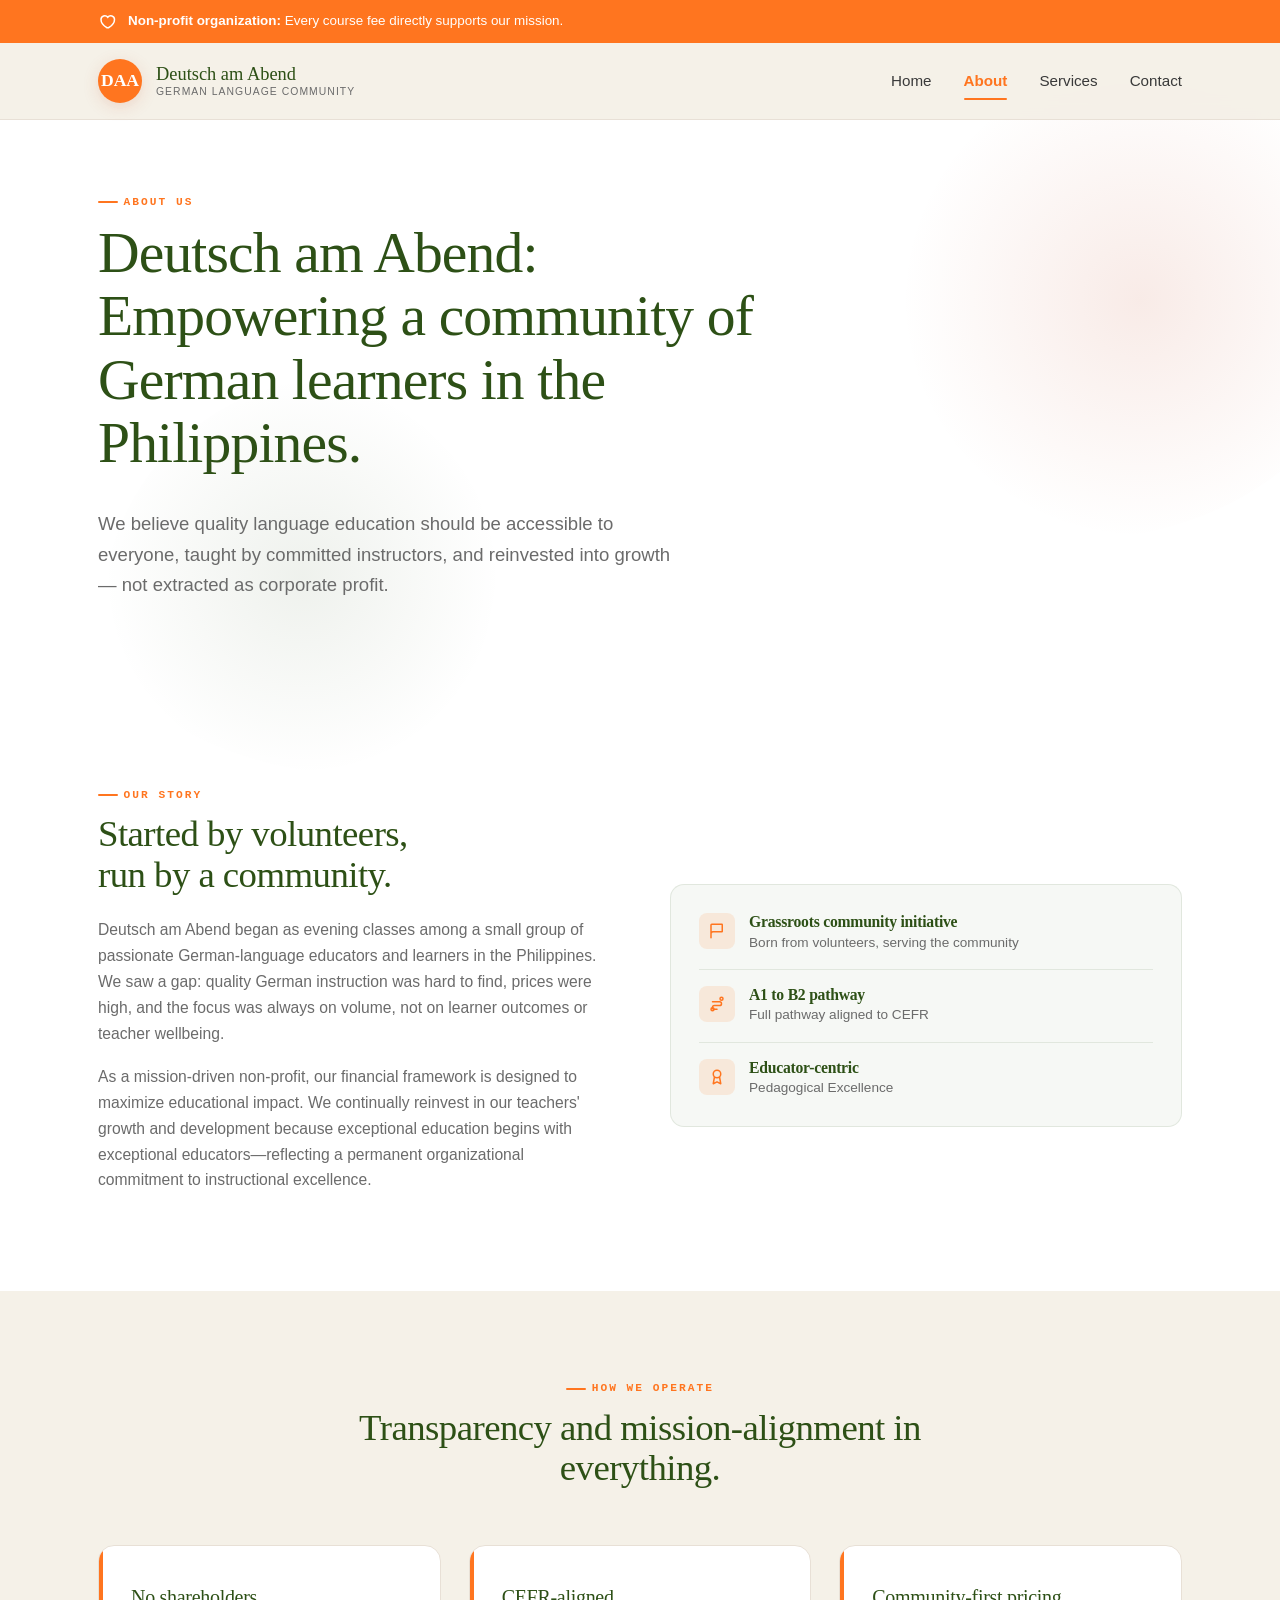
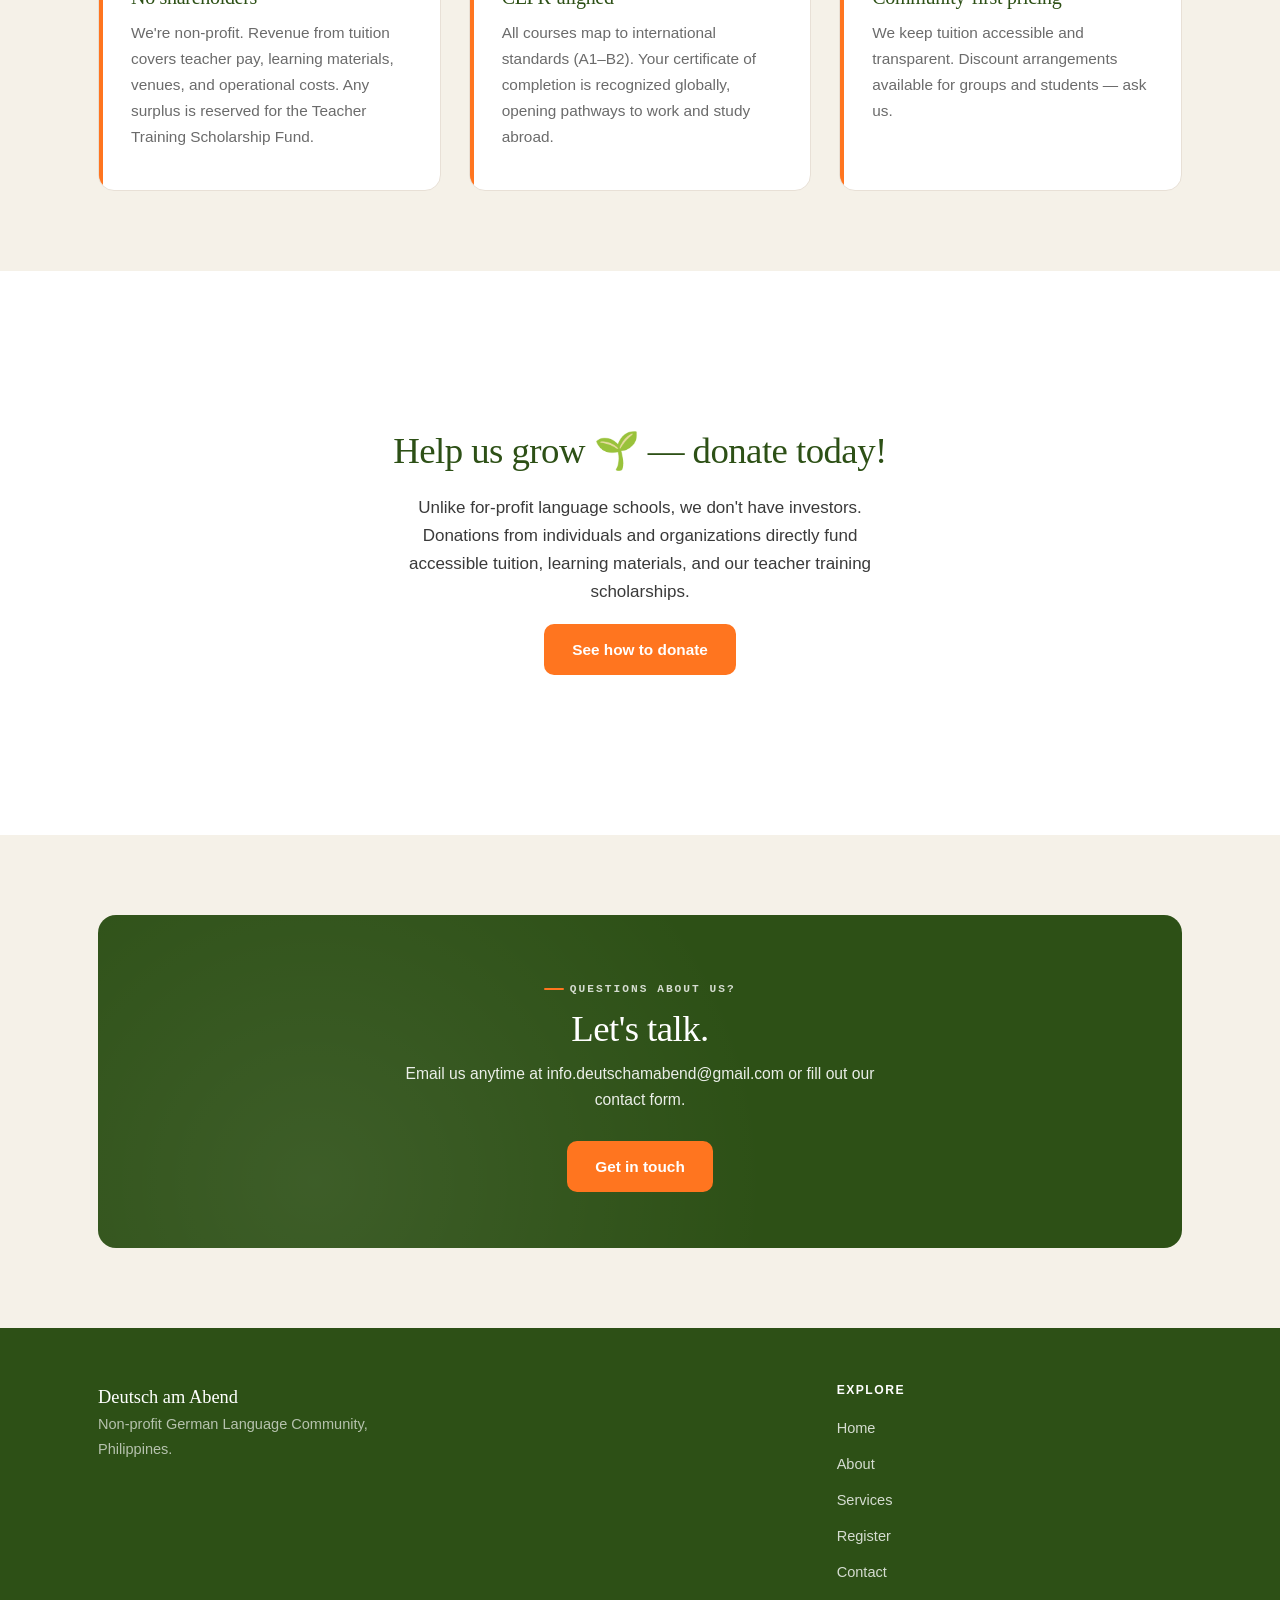
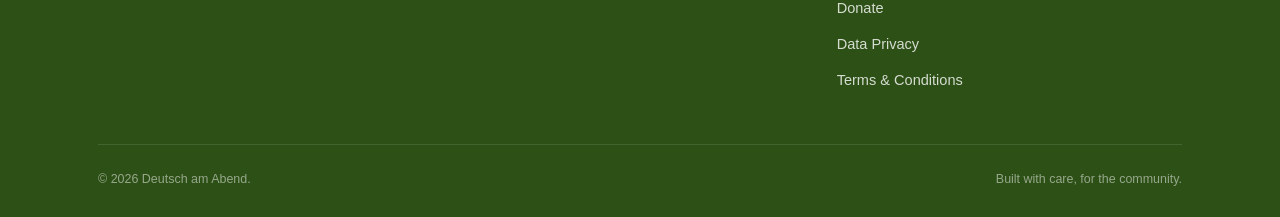
==== about.html @ a99c8fd9 "Add files via upload" ====
<!doctype html>
<html lang="en">
  <head>
    <meta charset="UTF-8" />
    <meta name="viewport" content="width=device-width, initial-scale=1.0" />
    <title>About Us — Deutsch am Abend</title>
    <link rel="preconnect" href="https://fonts.googleapis.com" />
    <!--
    <link href="https://fonts.googleapis.com/css2?family=Crimson+Text:wght@400;600;700&family=Inter:wght@400;500;600;700&family=JetBrains+Mono:wght@500;700&display=swap" rel="stylesheet">
-->
    <link rel="stylesheet" href="assets/style.css" />
  </head>
  <body>
    <a href="#main" class="skip-link">Skip to main content</a>

    <div class="np-banner">
      <div class="container">
        <svg
          width="18"
          height="18"
          viewBox="0 0 24 24"
          fill="none"
          stroke="currentColor"
          stroke-width="2"
        >
          <path
            d="M12 21s-8-4.5-8-11a5 5 0 0 1 9-3 5 5 0 0 1 9 3c0 6.5-8 11-8 11z"
          />
        </svg>
        <span
          ><strong>Non-profit organization:</strong> Every course fee directly
          supports our mission.</span
        >
      </div>
    </div>

    <header class="site-header">
      <div class="container">
        <a href="index.html" class="brand">
          <span class="brand-mark">DAA</span>
          <span class="brand-name"
            >Deutsch am Abend<small>German Language Community</small></span
          >
        </a>
        <button class="nav-toggle" aria-label="Open menu" aria-expanded="false">
          <svg
            viewBox="0 0 24 24"
            fill="none"
            stroke="currentColor"
            stroke-width="2"
          >
            <path d="M3 6h18M3 12h18M3 18h18" />
          </svg>
        </button>
        <nav class="main-nav" aria-label="Main">
          <a href="index.html">Home</a>
          <a href="about.html" aria-current="page">About</a>
          <a href="services.html">Services</a>
          <!-- <a href="registration.html">Register</a> -->
          <a href="contact.html">Contact</a>
        </nav>
      </div>
    </header>

    <main id="main">
      <section class="hero" style="padding: 64px 0">
        <div class="container">
          <div class="hero-inner">
            <span class="eyebrow">About Us</span>
            <h1>
              Deutsch am Abend: Empowering a community of German learners in the
              Philippines.
            </h1>
            <p class="lede">
              We believe quality language education should be accessible to
              everyone, taught by committed instructors, and reinvested into
              growth — not extracted as corporate profit.
            </p>
          </div>
        </div>
      </section>

      <section class="section-paper">
        <div class="container">
          <div class="split">
            <div>
              <span class="eyebrow">Our story</span>
              <h2>Started by volunteers, <br />run by a community.</h2>
              <p>
                Deutsch am Abend began as evening classes among a small group of
                passionate German-language educators and learners in the
                Philippines. We saw a gap: quality German instruction was hard
                to find, prices were high, and the focus was always on volume,
                not on learner outcomes or teacher wellbeing.
              </p>
              <p>
                As a mission-driven non-profit, our financial framework is
                designed to maximize educational impact. We continually reinvest
                in our teachers' growth and development because exceptional
                education begins with exceptional educators—reflecting a
                permanent organizational commitment to instructional excellence.
              </p>
            </div>
            <div class="stat-box">
              <div class="fact-list">
                <div class="fact-item">
                  <span class="fact-icon">
                    <svg
                      viewBox="0 0 24 24"
                      fill="none"
                      stroke="currentColor"
                      stroke-width="2"
                      stroke-linecap="round"
                      stroke-linejoin="round"
                    >
                      <path d="M4 21V4a1 1 0 0 1 1-1h13.5a.5.5 0 0 1 .5.5v9a.5.5 0 0 1-.5.5H6a1 1 0 0 0-1 1" />
                    </svg>
                  </span>
                  <div>
                    <h4>Grassroots community initiative</h4>
                    <p>Born from volunteers, serving the community</p>
                  </div>
                </div>
                <div class="fact-item">
                  <span class="fact-icon">
                    <svg
                      viewBox="0 0 24 24"
                      fill="none"
                      stroke="currentColor"
                      stroke-width="2"
                      stroke-linecap="round"
                      stroke-linejoin="round"
                    >
                      <circle cx="6" cy="19" r="2" />
                      <circle cx="18" cy="5" r="2" />
                      <path d="M12 19H8.5a2.5 2.5 0 0 1 0-5h7a2.5 2.5 0 0 0 0-5H6" />
                    </svg>
                  </span>
                  <div>
                    <h4>A1 to B2 pathway</h4>
                    <p>Full pathway aligned to CEFR</p>
                  </div>
                </div>
                <div class="fact-item">
                  <span class="fact-icon">
                    <svg
                      viewBox="0 0 24 24"
                      fill="none"
                      stroke="currentColor"
                      stroke-width="2"
                      stroke-linecap="round"
                      stroke-linejoin="round"
                    >
                      <circle cx="12" cy="8" r="5" />
                      <path d="M8.5 12.5 7 21l5-2.5 5 2.5-1.5-8.5" />
                    </svg>
                  </span>
                  <!-- <div>
                    <h4>Goethe-Zertifikat prep</h4>
                    <p>Certified exam preparation</p>
                  </div>
                </div>
                <div class="fact-item">
                  <span class="fact-icon">
                    <svg
                      viewBox="0 0 24 24"
                      fill="none"
                      stroke="currentColor"
                      stroke-width="2"
                      stroke-linecap="round"
                      stroke-linejoin="round"
                    > -->
                      <path d="M21 16v-2l-8-5V3.5a1.5 1.5 0 0 0-3 0V9l-8 5v2l8-2.5V19l-3 2v1.5l4.5-1.5 4.5 1.5V21l-3-2v-5.5z" />
                    </svg>
                  </span>
                  <div>
                    <h4>Educator-centric</h4>
                    <p>Pedagogical Excellence</p>
                  </div>
                </div>
              </div>
            </div>
          </div>
        </div>
      </section>

      <section class="section-cream">
        <div class="container">
          <div class="section-head center">
            <span class="eyebrow">How we operate</span>
            <h2>Transparency and mission-alignment in everything.</h2>
          </div>
          <div class="cards-grid">
            <div class="card">
              <h3>No shareholders</h3>
              <p>
                We're non-profit. Revenue from tuition covers teacher pay,
                learning materials, venues, and operational costs. Any surplus
                is reserved for the Teacher Training Scholarship Fund.
              </p>
            </div>
            <div class="card">
              <h3>CEFR-aligned</h3>
              <p>
                All courses map to international standards (A1–B2). Your
                certificate of completion is recognized globally, opening
                pathways to work and study abroad.
              </p>
            </div>
            <div class="card">
              <h3>Community-first pricing</h3>
              <p>
                We keep tuition accessible and transparent. Discount
                arrangements available for groups and students — ask us.
              </p>
            </div>
          </div>
        </div>
      </section>

      <section class="section-paper">
        <div class="container">
          <div class="donation-box">
            <h2>Help us grow 🌱 — donate today!</h2>
            <p>
              Unlike for-profit language schools, we don't have investors.
              Donations from individuals and organizations directly fund
              accessible tuition, learning materials, and our teacher training
              scholarships.
            </p>
            <div class="donation-methods">
              <a href="donate.html" class="btn btn-primary"
                >See how to donate</a
              >
            </div>
          </div>
        </div>
      </section>

      <section class="section-cream">
        <div class="container">
          <div class="cta-band">
            <span class="eyebrow" style="color: rgba(255, 255, 255, 0.8)"
              >Questions about us?</span
            >
            <h2>Let's talk.</h2>
            <p>
              Email us anytime at info.deutschamabend@gmail.com or fill out our
              contact form.
            </p>
            <a href="contact.html" class="btn btn-primary">Get in touch</a>
          </div>
        </div>
      </section>
    </main>

    <footer class="site-footer">
      <div class="container">
        <div class="footer-grid">
          <div class="footer-brand">
            <span class="brand-name" style="color: #fff">Deutsch am Abend</span>
            <p>Non-profit German Language Community, Philippines.</p>
          </div>
          <div>
            <h4>Explore</h4>
            <ul>
              <li><a href="index.html">Home</a></li>
              <li><a href="about.html">About</a></li>
              <li><a href="services.html">Services</a></li>
              <li><a href="registration.html">Register</a></li>
              <li><a href="contact.html">Contact</a></li>
              <li><a href="donate.html">Donate</a></li>
              <li><a href="data-privacy.html">Data Privacy</a></li>
              <li><a href="terms.html">Terms &amp; Conditions</a></li>
            </ul>
          </div>
        </div>
        <div class="footer-bottom">
          <span>© 2026 Deutsch am Abend.</span>
          <span>Built with care, for the community.</span>
        </div>
      </div>
    </footer>

    <script src="assets/main.js"></script>
  </body>
</html>
---- assets/style.css ----
/* ============================================================
   Deutsch am Abend v2 — Shared Stylesheet
   Theme: Warm terracotta & forest green, human-centered design
   ============================================================ */

:root {
  --orange: #ff751f; /* professional orange, primary accent */
  --orange-dark: #a84a2e;
  --forest: #2d5016; /* grounded forest green */
  --forest-light: #d4ddce;
  --cream: #f5f1e8; /* warm off-white background */
  --paper: #ffffff;
  --charcoal: #3a3a3a; /* body text */
  --slate: #6b6b6b; /* secondary text */
  --sage: #8ba888; /* soft green accent */
  --gold: #d4a574; /* warm highlight */
  --line: #e8e0d6; /* hairline borders */
  --shadow: 0 12px 40px rgba(45, 80, 22, 0.08);

  --display: "Crimson Text", Georgia, "Times New Roman", serif;
  --body: "Inter", -apple-system, BlinkMacSystemFont, "Segoe UI", sans-serif;
  --mono: "JetBrains Mono", "Courier New", monospace;
}

* {
  box-sizing: border-box;
}
html {
  scroll-behavior: smooth;
}

body {
  margin: 0;
  font-family: var(--body);
  background: var(--cream);
  color: var(--charcoal);
  line-height: 1.65;
  font-size: 17px;
  -webkit-font-smoothing: antialiased;
}

img {
  max-width: 100%;
  display: block;
}
a {
  color: inherit;
}

h1,
h2,
h3,
h4 {
  font-family: var(--display);
  font-weight: 500;
  letter-spacing: -0.015em;
  margin: 0 0 0.6em 0;
  color: var(--forest);
  line-height: 1.1;
}

h1 {
  font-size: clamp(2.2rem, 5vw, 3.6rem);
}
h2 {
  font-size: clamp(1.6rem, 3vw, 2.3rem);
}
h3 {
  font-size: 1.25rem;
}
h4 {
  font-size: 1rem;
}

p {
  margin: 0 0 1.1em 0;
}

.eyebrow {
  font-family: var(--mono);
  font-size: 0.7rem;
  letter-spacing: 0.18em;
  text-transform: uppercase;
  color: var(--orange);
  display: inline-flex;
  align-items: center;
  gap: 0.5em;
  margin-bottom: 0.9em;
  font-weight: 600;
}
.eyebrow::before {
  content: "";
  width: 20px;
  height: 2px;
  background: var(--orange);
  display: inline-block;
  border-radius: 2px;
}

.container {
  max-width: 1140px;
  margin: 0 auto;
  padding: 0 28px;
}

.skip-link {
  position: absolute;
  left: -9999px;
  top: auto;
  background: var(--forest);
  color: #fff;
  padding: 10px 16px;
  z-index: 999;
  border-radius: 0 0 6px 0;
  font-weight: 600;
}
.skip-link:focus {
  left: 0;
  top: 0;
}

:focus-visible {
  outline: 3px solid var(--orange);
  outline-offset: 3px;
  border-radius: 3px;
}

/* Header */
.site-header {
  position: sticky;
  top: 0;
  z-index: 100;
  background: rgba(245, 241, 232, 0.94);
  backdrop-filter: blur(10px);
  border-bottom: 1px solid var(--line);
}
.site-header .container {
  display: flex;
  align-items: center;
  justify-content: space-between;
  padding: 16px 28px;
  gap: 24px;
}
.brand {
  display: flex;
  align-items: center;
  gap: 14px;
  text-decoration: none;
  flex-shrink: 0;
}
.brand-mark {
  width: 44px;
  height: 44px;
  border-radius: 50%;
  background: var(--orange);

  /* linear-gradient(
    135deg,
    var(--orange) 60%,
    var(--orange-dark) 60%,
    var(--gold) 100%
  ); */

  display: flex;
  align-items: center;
  justify-content: center;
  color: #fff;
  font-family: var(--display);
  font-weight: 600;
  font-size: 1.1rem;
  flex-shrink: 0;
  box-shadow: 0 4px 16px rgba(200, 90, 58, 0.18);
}
.brand-name {
  font-family: var(--display);
  font-weight: 500;
  font-size: 1.15rem;
  color: var(--forest);
  line-height: 1.1;
}
.brand-name small {
  display: block;
  font-family: var(--body);
  font-weight: 400;
  font-size: 0.65rem;
  letter-spacing: 0.1em;
  text-transform: uppercase;
  color: var(--slate);
  margin-top: 2px;
}

nav.main-nav {
  display: flex;
  align-items: center;
  gap: 32px;
  flex-wrap: wrap;
}
nav.main-nav a {
  text-decoration: none;
  font-weight: 500;
  font-size: 0.95rem;
  color: var(--charcoal);
  position: relative;
  padding: 4px 0;
  transition: color 0.2s ease;
}
nav.main-nav a::after {
  content: "";
  position: absolute;
  left: 0;
  bottom: -3px;
  width: 0;
  height: 2.5px;
  background: var(--orange);
  border-radius: 2px;
  transition: width 0.28s ease;
}
nav.main-nav a:hover::after,
nav.main-nav a[aria-current="page"]::after {
  width: 100%;
}
nav.main-nav a[aria-current="page"] {
  color: var(--orange);
  font-weight: 600;
}

.lang-switch {
  display: flex;
  gap: 8px;
  font-family: var(--mono);
  font-size: 0.75rem;
  font-weight: 600;
}
.lang-switch a {
  text-decoration: none;
  padding: 6px 11px;
  border: 1.5px solid var(--line);
  border-radius: 6px;
  color: var(--slate);
  transition: all 0.2s ease;
}
.lang-switch a.active {
  background: var(--forest);
  color: #fff;
  border-color: var(--forest);
}
.lang-switch a:hover:not(.active) {
  border-color: var(--orange);
  color: var(--orange);
}

.nav-toggle {
  display: none;
}

@media (max-width: 760px) {
  .nav-toggle {
    display: inline-flex;
    align-items: center;
    justify-content: center;
    width: 40px;
    height: 40px;
    border: 1px solid var(--line);
    border-radius: 8px;
    background: transparent;
    cursor: pointer;
    color: var(--charcoal);
  }
  .nav-toggle svg {
    width: 20px;
    height: 20px;
  }
  nav.main-nav {
    display: none;
    position: absolute;
    top: 100%;
    left: 0;
    right: 0;
    background: var(--paper);
    border-bottom: 1px solid var(--line);
    flex-direction: column;
    align-items: flex-start;
    padding: 20px 28px 24px;
    gap: 18px;
    box-shadow: var(--shadow);
  }
  nav.main-nav.open {
    display: flex;
  }
  .lang-switch {
    order: 99;
    margin-top: 8px;
  }
}

/* Hero */
.hero {
  position: relative;
  /* overflow: hidden; */
  background: var(--paper);
  padding: 96px 0 120px;
}
.hero::before {
  content: "";
  position: absolute;
  top: -60px;
  right: -100px;
  width: 480px;
  height: 480px;
  background: radial-gradient(
    circle,
    rgba(200, 90, 58, 0.12) 0%,
    rgba(200, 90, 58, 0) 70%
  );
  border-radius: 40% 60% 70% 30% / 40% 50% 60% 50%;
  pointer-events: none;
}
.hero::after {
  content: "";
  position: absolute;
  bottom: -80px;
  left: 8%;
  width: 400px;
  height: 400px;
  background: radial-gradient(
    circle,
    rgba(45, 80, 22, 0.08) 0%,
    rgba(45, 80, 22, 0) 70%
  );
  border-radius: 60% 40% 30% 70% / 60% 30% 70% 40%;
  pointer-events: none;
}
.hero .container {
  position: relative;
  z-index: 2;
}
.hero-inner {
  max-width: 680px;
}
.hero h1 {
  color: var(--forest);
}
.hero p.lede {
  font-size: 1.16rem;
  color: var(--slate);
  max-width: 580px;
  margin-bottom: 32px;
}

.btn-row {
  display: flex;
  gap: 16px;
  flex-wrap: wrap;
  margin-top: 8px;
}

.btn {
  display: inline-flex;
  align-items: center;
  gap: 8px;
  padding: 13px 28px;
  border-radius: 10px;
  font-weight: 600;
  font-size: 0.96rem;
  text-decoration: none;
  border: none;
  cursor: pointer;
  transition: all 0.2s ease;
  font-family: var(--body);
}
.btn-primary {
  background: var(--orange);
  color: #fff;
}
.btn-primary:hover {
  background: var(--orange-dark);
  transform: translateY(-2px);
  box-shadow: 0 6px 20px rgba(200, 90, 58, 0.25);
}
.btn-secondary {
  background: #2d5016;
  color: #fff;
}
.btn-secondary:hover {
  background: var(--forest-light);
  transform: translateY(-2px);
  box-shadow: 0 6px 20px rgba(69, 119, 44, 0.25);
}
.btn-ghost {
  background: transparent;
  border: 2px solid var(--forest);
  color: var(--forest);
}
.btn-ghost:hover {
  background: var(--forest);
  color: #fff;
}

/* Sections */
section {
  padding: 80px 0;
}
.section-cream {
  background: var(--cream);
}
.section-paper {
  background: var(--paper);
}
.section-forest {
  background: var(--forest);
  color: #fff;
}
.section-forest h2,
.section-forest h3 {
  color: #fff;
}

.section-head {
  max-width: 660px;
  margin-bottom: 56px;
}
.section-head.center {
  margin-left: auto;
  margin-right: auto;
  text-align: center;
}

/* Cards */
.cards-grid {
  display: grid;
  grid-template-columns: repeat(3, 1fr);
  gap: 28px;
}
@media (max-width: 880px) {
  .cards-grid {
    grid-template-columns: 1fr;
  }
}

.card {
  background: var(--paper);
  border: 1px solid var(--line);
  border-radius: 16px;
  padding: 40px 32px;
  position: relative;
  overflow: hidden;
  transition:
    transform 0.2s ease,
    box-shadow 0.2s ease;
}
.card:hover {
  transform: translateY(-4px);
  box-shadow: var(--shadow);
}
.card::before {
  content: "";
  position: absolute;
  top: 0;
  left: 0;
  width: 4px;
  height: 100%;
  background: var(--orange);
}
.card h3 {
  margin-top: 0;
  color: var(--forest);
}
.card p {
  color: var(--slate);
  margin: 0;
  font-size: 0.96rem;
  line-height: 1.7;
}

/* Split layout */
.split {
  display: grid;
  grid-template-columns: 1fr 1fr;
  gap: 60px;
  align-items: center;
}
@media (max-width: 880px) {
  .split {
    grid-template-columns: 1fr;
    gap: 40px;
  }
}

.split h2 {
  color: var(--forest);
}
.split p {
  color: var(--slate);
  font-size: 0.98rem;
}

.stat-box {
  background: rgba(45, 80, 22, 0.04);
  border: 1px solid rgba(45, 80, 22, 0.1);
  border-radius: 14px;
  padding: 28px;
  margin-top: 24px;
}
.stat {
  display: grid;
  grid-template-columns: 1fr 1fr;
  gap: 20px;
  margin-bottom: 20px;
}
.stat:last-child {
  margin-bottom: 0;
}
.stat-num {
  font-family: var(--display);
  font-size: 2rem;
  color: var(--orange);
  line-height: 1;
  font-weight: 600;
}
.stat-label {
  font-size: 0.85rem;
  color: var(--slate);
  line-height: 1.5;
  align-self: center;
}

.fact-list {
  display: flex;
  flex-direction: column;
}
.fact-item {
  display: flex;
  gap: 14px;
  align-items: flex-start;
  padding: 16px 0;
  border-bottom: 1px solid rgba(45, 80, 22, 0.1);
}
.fact-item:first-child {
  padding-top: 0;
}
.fact-item:last-child {
  padding-bottom: 0;
  border-bottom: none;
}
.fact-icon {
  width: 36px;
  height: 36px;
  border-radius: 8px;
  background: rgba(255, 117, 31, 0.12);
  display: flex;
  align-items: center;
  justify-content: center;
  flex-shrink: 0;
}
.fact-icon svg {
  width: 18px;
  height: 18px;
  color: var(--orange);
}
.fact-item h4 {
  font-family: var(--display);
  font-weight: 600;
  font-size: 0.98rem;
  color: var(--forest);
  margin: 0 0 2px;
}
.fact-item p {
  font-size: 0.85rem;
  color: var(--slate);
  margin: 0;
  line-height: 1.5;
}

/* Course cards */
.course-grid {
  display: grid;
  grid-template-columns: repeat(4, 1fr);
  gap: 24px;
}
@media (max-width: 1000px) {
  .course-grid {
    grid-template-columns: repeat(2, 1fr);
  }
}
@media (max-width: 600px) {
  .course-grid {
    grid-template-columns: 1fr;
  }
}

.course-card {
  background: var(--paper);
  border: 1px solid var(--line);
  border-radius: 14px;
  padding: 32px 26px;
  display: flex;
  flex-direction: column;
  transition:
    transform 0.2s ease,
    box-shadow 0.2s ease;
  position: relative;
}
.course-card::before {
  content: "";
  position: absolute;
  top: 0;
  left: 0;
  right: 0;
  height: 3px;
  background: linear-gradient(90deg, var(--orange), var(--gold));
  border-radius: 14px 14px 0 0;
}
.course-card:hover {
  transform: translateY(-6px);
  box-shadow: var(--shadow);
}

.course-level {
  font-family: var(--mono);
  font-size: 0.7rem;
  letter-spacing: 0.15em;
  color: var(--orange);
  margin-bottom: 8px;
  font-weight: 700;
  text-transform: uppercase;
}
.course-card h3 {
  margin-top: 0;
  margin-bottom: 6px;
}
.course-card .desc {
  color: var(--slate);
  font-size: 0.93rem;
  flex-grow: 1;
  margin-bottom: 18px;
  line-height: 1.7;
}
.course-meta {
  display: grid;
  grid-template-columns: 1fr auto;
  gap: 16px;
  align-items: flex-end;
  padding: 16px 0;
  margin: 16px 0;
  border-top: 1px solid var(--line);
  border-bottom: 1px solid var(--line);
}
.price {
  font-family: var(--display);
  font-size: 1.6rem;
  color: var(--orange);
  font-weight: 600;
  line-height: 1;
}
.price small {
  font-family: var(--body);
  font-size: 0.7rem;
  color: var(--slate);
  font-weight: 400;
  display: block;
  margin-top: 4px;
}
.price-compare {
  display: flex;
  flex-direction: column;
  gap: 8px;
}
.price-row {
  display: flex;
  align-items: baseline;
  justify-content: space-between;
  gap: 10px;
  padding: 6px 10px;
  border-radius: 7px;
}
.price-row .price-row-label {
  font-family: var(--mono);
  font-size: 0.62rem;
  letter-spacing: 0.06em;
  text-transform: uppercase;
  font-weight: 700;
}
.price-row .price-row-amount {
  font-family: var(--display);
  font-weight: 700;
  white-space: nowrap;
}
.price-row.is-regular {
  background: transparent;
}
.price-row.is-regular .price-row-label {
  color: var(--slate);
}
.price-row.is-regular .price-row-amount {
  font-size: 1.05rem;
  color: var(--slate);
}
.price-row.is-member {
  background: rgba(255, 117, 31, 0.08);
  border: 1px solid rgba(255, 117, 31, 0.18);
}
.price-row.is-member .price-row-label {
  color: var(--orange-dark);
}
.price-row.is-member .price-row-amount {
  font-size: 1.35rem;
  color: var(--orange);
}
.price-row .price-unit {
  font-family: var(--body);
  font-size: 0.62rem;
  font-weight: 400;
  color: var(--slate);
}
.duration {
  font-size: 0.8rem;
  color: var(--slate);
  text-align: right;
  line-height: 1.5;
}
.course-card .btn {
  margin-top: 16px;
  width: 100%;
  justify-content: center;
}

.exam-card {
  grid-column: 1 / -1;
  background: linear-gradient(
    135deg,
    var(--forest) 0%,
    var(--forest-light) 100%
  );
  color: #fff;
  border: none;
  padding: 40px;
  display: grid;
  grid-template-columns: 2fr 1fr;
  gap: 40px;
  align-items: center;
}
.exam-card::before {
  display: none;
}
.exam-card h3 {
  color: #fff;
  margin-top: 0;
}
.exam-card .course-level {
  color: var(--gold);
}
.exam-card .desc {
  color: rgba(255, 255, 255, 0.85);
}
.exam-card .price {
  color: var(--gold);
}
.exam-card .duration {
  color: rgba(255, 255, 255, 0.8);
}
.exam-card .course-meta {
  border-color: rgba(255, 255, 255, 0.2);
}
@media (max-width: 760px) {
  .exam-card {
    grid-template-columns: 1fr;
    padding: 32px;
  }
}

.price-note {
  font-size: 0.83rem;
  color: var(--slate);
  margin-top: 28px;
  padding: 14px 20px;
  background: rgba(200, 90, 58, 0.06);
  border-left: 3px solid var(--orange);
  border-radius: 6px;
}

/* ========== SCHEDULE TABLE ========== */
.schedule-wrap {
  overflow-x: auto;
  margin: 1.5rem 0;
  border-radius: var(--radius);
  box-shadow: var(--shadow);
}
table.schedule {
  width: 100%;
  border-collapse: collapse;
  background: #fff;
  min-width: 640px;
}
table.schedule th,
table.schedule td {
  padding: 0.9rem 1rem;
  text-align: left;
  border-bottom: 1px solid var(--border);
}
table.schedule th {
  background: #2d5016;
  color: #fff;
  font-weight: 600;
  font-family: "Crimson Text", serif;
  font-size: 1.05rem;
}
table.schedule tr:last-child td {
  border-bottom: 0;
}
table.schedule tr:nth-child(even) td {
  background: var(--cream);
}
.admin-note {
  background: var(--green-light);
  border-left: 4px solid var(--green);
  padding: 1rem 1.25rem;
  border-radius: 6px;
  font-size: 0.92rem;
  color: var(--green-dark);
  margin-top: 1rem;
}
/* Included features */
.included {
  display: grid;
  grid-template-columns: repeat(3, 1fr);
  gap: 28px;
  margin-top: 24px;
}
@media (max-width: 880px) {
  .included {
    grid-template-columns: 1fr;
  }
}
.included-item {
  display: flex;
  gap: 16px;
  align-items: flex-start;
}
.included-item svg {
  flex-shrink: 0;
  margin-top: 2px;
  color: var(--orange);
  width: 22px;
  height: 22px;
}
.included-item strong {
  display: block;
  font-family: var(--display);
  color: var(--forest);
  margin-bottom: 4px;
  font-weight: 600;
}
.included-item p {
  margin: 0;
  color: var(--slate);
  font-size: 0.92rem;
  line-height: 1.6;
}

/* Form */
.form-shell {
  background: var(--paper);
  border: 1px solid var(--line);
  border-radius: 16px;
  padding: 48px;
  box-shadow: 0 4px 16px rgba(0, 0, 0, 0.06);
  max-width: 800px;
  margin: 0 auto;
}
@media (max-width: 600px) {
  .form-shell {
    padding: 32px 24px;
  }
}

fieldset {
  border: none;
  margin: 0 0 36px 0;
  padding: 0;
}
fieldset legend {
  font-family: var(--display);
  font-weight: 600;
  color: var(--forest);
  font-size: 1.1rem;
  padding: 0;
  margin-bottom: 20px;
  border-bottom: 2px solid var(--orange);
  width: 100%;
  padding-bottom: 12px;
}

.field {
  margin-bottom: 22px;
}
.field label {
  display: block;
  font-weight: 600;
  font-size: 0.89rem;
  color: var(--charcoal);
  margin-bottom: 8px;
}
.field input[type="text"],
.field input[type="email"],
.field input[type="tel"],
.field select,
.field textarea {
  width: 100%;
  padding: 12px 14px;
  border: 1.5px solid var(--line);
  border-radius: 10px;
  font-family: var(--body);
  font-size: 0.96rem;
  background: var(--cream);
  color: var(--charcoal);
  transition: all 0.2s ease;
}
.field input:focus,
.field select:focus,
.field textarea:focus {
  border-color: var(--orange);
  background: var(--paper);
  outline: none;
  box-shadow: 0 0 0 3px rgba(200, 90, 58, 0.1);
}
.field textarea {
  min-height: 120px;
  resize: vertical;
}

.field-row {
  display: grid;
  grid-template-columns: 1fr 1fr;
  gap: 20px;
}
@media (max-width: 560px) {
  .field-row {
    grid-template-columns: 1fr;
  }
}
.field-row-3 {
  display: grid;
  grid-template-columns: 1fr 1fr 1fr;
  gap: 20px;
}
@media (max-width: 700px) {
  .field-row-3 {
    grid-template-columns: 1fr;
  }
}

.radio-grid {
  display: grid;
  grid-template-columns: repeat(2, 1fr);
  gap: 12px;
}
@media (max-width: 560px) {
  .radio-grid {
    grid-template-columns: 1fr;
  }
}
.radio-card {
  border: 1.5px solid var(--line);
  border-radius: 10px;
  padding: 12px 14px;
  display: flex;
  align-items: center;
  gap: 10px;
  cursor: pointer;
  font-size: 0.92rem;
  background: var(--cream);
  transition: all 0.2s ease;
}
.radio-card:hover {
  border-color: var(--orange);
  background: rgba(200, 90, 58, 0.04);
}
.radio-card input {
  accent-color: var(--orange);
  width: 16px;
  height: 16px;
  flex-shrink: 0;
  cursor: pointer;
}
.radio-card input:checked + span {
  color: var(--forest);
  font-weight: 600;
}

.required-mark {
  color: var(--orange);
}

.form-foot {
  display: flex;
  align-items: center;
  justify-content: space-between;
  gap: 20px;
  flex-wrap: wrap;
  margin-top: 12px;
}
.form-note {
  font-size: 0.82rem;
  color: var(--slate);
  max-width: 380px;
}

.form-status {
  padding: 16px;
  border-radius: 10px;
  margin-bottom: 20px;
  display: none;
  font-size: 0.9rem;
}
.form-status.error {
  background: rgba(200, 90, 58, 0.1);
  border-left: 3px solid var(--orange);
  color: var(--orange);
  display: block;
}
.form-status.success {
  background: rgba(45, 80, 22, 0.1);
  border-left: 3px solid var(--forest);
  color: var(--forest);
  display: block;
}

/* Nonprofit banner */
.np-banner {
  background: var(--orange);
  color: #fff;
}
.np-banner .container {
  display: flex;
  align-items: center;
  gap: 12px;
  padding: 12px 28px;
  font-size: 0.84rem;
  line-height: 1.4;
}
.np-banner svg {
  flex-shrink: 0;
  width: 18px;
  height: 18px;
}

/* Footer */
footer.site-footer {
  background: var(--forest);
  color: rgba(255, 255, 255, 0.8);
  padding: 56px 0 28px;
}
.footer-grid {
  display: grid;
  grid-template-columns: 2fr 1fr;
  gap: 48px;
  margin-bottom: 40px;
}
@media (max-width: 760px) {
  .footer-grid {
    grid-template-columns: 1fr;
    gap: 32px;
  }
}
.footer-grid h4 {
  color: #fff;
  font-size: 0.76rem;
  letter-spacing: 0.12em;
  text-transform: uppercase;
  font-family: var(--body);
  margin-bottom: 18px;
  font-weight: 700;
}
.footer-grid ul {
  list-style: none;
  margin: 0;
  padding: 0;
}
.footer-grid li {
  margin-bottom: 12px;
  font-size: 0.91rem;
}
.footer-grid a {
  text-decoration: none;
  color: inherit;
  transition: color 0.2s ease;
}
.footer-grid a:hover {
  color: var(--orange);
}
.footer-brand p {
  color: rgba(255, 255, 255, 0.65);
  font-size: 0.91rem;
  line-height: 1.7;
  max-width: 340px;
}
.footer-bottom {
  border-top: 1px solid rgba(255, 255, 255, 0.1);
  padding-top: 24px;
  display: flex;
  justify-content: space-between;
  flex-wrap: wrap;
  gap: 16px;
  font-size: 0.78rem;
  color: rgba(255, 255, 255, 0.5);
}

/* CTA band */
.cta-band {
  background: #2d5016;
  color: #fff;
  border-radius: 18px;
  padding: 56px 48px;
  text-align: center;
  position: relative;
  overflow: hidden;
}
.cta-band::before {
  content: "";
  position: absolute;
  inset: 0;
  background: radial-gradient(
    circle at 20% 80%,
    rgba(255, 255, 255, 0.08),
    transparent 50%
  );
}
.cta-band > * {
  position: relative;
  z-index: 2;
}
.cta-band h2 {
  color: #fff;
  margin-bottom: 12px;
}
.cta-band p {
  color: rgba(255, 255, 255, 0.9);
  max-width: 500px;
  margin: 0 auto 28px;
  font-size: 0.98rem;
}
.cta-band .btn {
  margin: 0 auto;
}
@media (max-width: 600px) {
  .cta-band {
    padding: 40px 28px;
  }
}

/* Donation box */
.donation-box {
  /* border: 1px solid var(--line); */
  border-radius: 14px;
  padding: 40px;
  text-align: center;
  margin: 40px 0;
}
.donation-box h3 {
  color: var(--forest);
  margin-top: 0;
  font-size: 1.3rem;
}
.donation-box p {
  color: var(--charcoal);
  margin: 0 0 18px;
  max-width: 500px;
  margin-left: auto;
  margin-right: auto;
}
.donation-methods {
  display: flex;
  justify-content: center;
  gap: 12px;
  flex-wrap: wrap;
}
.donation-method {
  background: rgba(255, 255, 255, 0.2);
  border: 1px solid rgba(255, 255, 255, 0.4);
  border-radius: 8px;
  padding: 10px 16px;
  font-size: 0.85rem;
  color: #fff;
  text-decoration: none;
  transition: all 0.2s ease;
}
.donation-method:hover {
  background: rgba(255, 255, 255, 0.3);
  transform: translateY(-1px);
}

/* Membership */
.membership-card {
  background: var(--forest);
  color: #fff;
  border-radius: 14px;
  padding: 44px;
  margin-top: 30px;
}
.membership-card h3 {
  color: #fff;
  font-size: 1.5rem;
  margin-bottom: 6px;
}
.membership-card .member-tagline {
  color: var(--orange);
  font-family: var(--mono);
  font-size: 0.75rem;
  letter-spacing: 0.1em;
  text-transform: uppercase;
  font-weight: 700;
  margin-bottom: 18px;
}
.membership-card p {
  color: rgba(255, 255, 255, 0.88);
}
.membership-pricing {
  background: rgba(255, 255, 255, 0.06);
  border: 1px solid rgba(255, 255, 255, 0.14);
  border-radius: 12px;
  padding: 6px 24px;
  margin-top: 20px;
}
.membership-price-row {
  display: flex;
  align-items: baseline;
  gap: 12px;
  padding: 16px 0;
}
.membership-price-row + .membership-price-row {
  border-top: 1px solid rgba(255, 255, 255, 0.12);
}
.membership-price-row .price-amount {
  font-family: var(--display);
  font-size: 1.7rem;
  font-weight: 700;
  color: var(--orange);
  line-height: 1;
  flex-shrink: 0;
}
.membership-price-row .price-for {
  font-size: 0.88rem;
  color: rgba(255, 255, 255, 0.78);
}
@media (max-width: 480px) {
  .membership-price-row {
    flex-direction: column;
    gap: 2px;
  }
}
.membership-benefit-list {
  list-style: none;
  margin: 20px 0;
  padding: 0;
  display: grid;
  grid-template-columns: 1fr 1fr;
  gap: 12px;
}
@media (max-width: 600px) {
  .membership-benefit-list {
    grid-template-columns: 1fr;
  }
}
.membership-benefit-list li {
  display: flex;
  align-items: flex-start;
  gap: 10px;
  font-size: 0.9rem;
  color: rgba(255, 255, 255, 0.92);
}
.membership-benefit-list svg {
  flex-shrink: 0;
  margin-top: 2px;
  color: var(--orange);
}
.membership-steps {
  background: rgba(255, 255, 255, 0.08);
  border-radius: 10px;
  padding: 22px 24px;
  margin-top: 24px;
}
.membership-steps ol {
  margin: 10px 0 0;
  padding-left: 20px;
  color: rgba(255, 255, 255, 0.92);
  font-size: 0.9rem;
  line-height: 1.8;
}
.membership-steps strong {
  color: #fff;
}

/* ---------- Donate page ---------- */
.donate-grid {
  display: grid;
  grid-template-columns: 1.1fr 0.9fr;
  gap: 40px;
  align-items: start;
}
@media (max-width: 900px) {
  .donate-grid {
    grid-template-columns: 1fr;
  }
}

.impact-list {
  display: flex;
  flex-direction: column;
  gap: 16px;
  margin-top: 28px;
}
.impact-item {
  background: var(--paper);
  border: 1px solid var(--line);
  border-radius: 12px;
  padding: 22px 24px;
  display: flex;
  gap: 18px;
  align-items: flex-start;
}
.impact-icon {
  width: 44px;
  height: 44px;
  border-radius: 10px;
  background: rgba(255, 117, 31, 0.12);
  display: flex;
  align-items: center;
  justify-content: center;
  flex-shrink: 0;
  font-size: 1.3rem;
}
.impact-item h3 {
  font-size: 1.02rem;
  margin: 0 0 4px;
  color: var(--forest);
}
.impact-item p {
  margin: 0;
  color: var(--slate);
  font-size: 0.92rem;
}

.testimonial-box {
  background: var(--forest);
  color: #fff;
  border-radius: 12px;
  padding: 30px 28px;
  margin-top: 28px;
  position: relative;
}
.testimonial-box .quote-mark {
  color: var(--orange);
  font-family: var(--display);
  font-size: 2.4rem;
  line-height: 1;
  display: block;
  margin-bottom: 6px;
}
.testimonial-box p {
  font-family: var(--display);
  font-style: italic;
  font-size: 1.08rem;
  line-height: 1.55;
  color: #fff;
  margin: 0 0 14px;
}
.testimonial-box cite {
  font-style: normal;
  font-size: 0.85rem;
  color: rgba(255, 255, 255, 0.7);
}

.bank-box {
  background: var(--paper);
  border: 1px solid var(--line);
  border-radius: 12px;
  padding: 26px 28px;
  margin-top: 28px;
}
.bank-box h3 {
  font-size: 1.05rem;
  margin: 0 0 6px;
  display: flex;
  align-items: center;
  gap: 8px;
}
.bank-box > p {
  color: var(--slate);
  font-size: 0.88rem;
  margin: 0 0 18px;
}
.bank-row {
  display: flex;
  justify-content: space-between;
  align-items: center;
  gap: 14px;
  padding: 12px 0;
  border-top: 1px solid var(--line);
  font-size: 0.9rem;
}
.bank-row:first-of-type {
  border-top: none;
}
.bank-row .bank-label {
  color: var(--slate);
  flex-shrink: 0;
}
.bank-row .bank-value {
  font-family: var(--mono);
  font-weight: 600;
  color: var(--charcoal);
  text-align: right;
}
.copy-btn {
  font-family: var(--body);
  font-size: 0.74rem;
  font-weight: 600;
  color: var(--forest);
  background: var(--cream);
  border: 1px solid var(--line);
  border-radius: 6px;
  padding: 4px 10px;
  cursor: pointer;
  flex-shrink: 0;
  transition: all 0.15s ease;
}
.copy-btn:hover {
  border-color: var(--orange);
  color: var(--orange-dark);
}
.copy-btn.copied {
  background: var(--forest);
  color: #fff;
  border-color: var(--forest);
}
.bank-admin-note {
  margin-top: 16px;
  padding: 10px 14px;
  background: rgba(255, 117, 31, 0.06);
  border-left: 3px solid var(--orange);
  border-radius: 6px;
  font-size: 0.8rem;
  color: var(--orange-dark);
}

/* Donation widget (sticky form) */
.donate-widget {
  background: var(--paper);
  border-radius: 16px;
  border-top: 4px solid var(--orange);
  box-shadow: var(--shadow);
  padding: 32px;
  position: sticky;
  top: 100px;
}
@media (max-width: 900px) {
  .donate-widget {
    position: static;
  }
}
.donate-widget h2 {
  font-size: 1.5rem;
  margin-bottom: 6px;
}
.donate-widget > p {
  color: var(--slate);
  font-size: 0.9rem;
  margin-bottom: 22px;
}

.freq-toggle {
  display: flex;
  background: var(--cream);
  border-radius: 9px;
  padding: 4px;
  margin-bottom: 22px;
}
.freq-toggle button {
  flex: 1;
  border: none;
  background: transparent;
  padding: 10px 0;
  border-radius: 7px;
  font-family: var(--body);
  font-weight: 600;
  font-size: 0.88rem;
  color: var(--slate);
  cursor: pointer;
  transition: all 0.15s ease;
}
.freq-toggle button.active {
  background: var(--paper);
  color: var(--forest);
  box-shadow: 0 1px 4px rgba(0, 0, 0, 0.08);
}

.donate-widget label.field-label {
  display: block;
  font-weight: 600;
  font-size: 0.85rem;
  color: var(--charcoal);
  margin-bottom: 10px;
}

.amount-grid {
  display: grid;
  grid-template-columns: repeat(4, 1fr);
  gap: 8px;
  margin-bottom: 14px;
}
.amount-btn {
  border: 1.5px solid var(--line);
  background: var(--cream);
  border-radius: 8px;
  padding: 10px 0;
  font-family: var(--body);
  font-weight: 600;
  font-size: 0.92rem;
  color: var(--charcoal);
  cursor: pointer;
  transition: all 0.15s ease;
}
.amount-btn:hover {
  border-color: var(--orange);
}
.amount-btn.active {
  background: var(--sage);
  border-color: var(--sage);
  color: #fff;
}

.amount-slider-row {
  display: flex;
  align-items: center;
  gap: 10px;
  margin-bottom: 20px;
}
.amount-slider-row .currency-prefix {
  font-family: var(--mono);
  font-weight: 700;
  color: var(--slate);
  font-size: 0.85rem;
}
.amount-slider-row input[type="range"] {
  flex: 1;
  accent-color: var(--orange);
}

.donate-total {
  background: rgba(139, 168, 136, 0.18);
  border-radius: 10px;
  padding: 16px 18px;
  display: flex;
  justify-content: space-between;
  align-items: center;
  margin-bottom: 22px;
}
.donate-total .total-label {
  font-size: 0.85rem;
  color: var(--forest);
  font-weight: 600;
}
.donate-total .total-amount {
  font-family: var(--display);
  font-size: 1.5rem;
  font-weight: 700;
  color: var(--orange-dark);
}

.donate-widget .field {
  margin-bottom: 16px;
}
.donate-widget .field label {
  display: block;
  font-weight: 600;
  font-size: 0.85rem;
  color: var(--charcoal);
  margin-bottom: 6px;
}
.donate-widget .field input,
.donate-widget .field textarea {
  width: 100%;
  padding: 11px 13px;
  border: 1.5px solid var(--line);
  border-radius: 8px;
  font-family: var(--body);
  font-size: 0.9rem;
  background: var(--cream);
  color: var(--charcoal);
}
.donate-widget .field input:focus,
.donate-widget .field textarea:focus {
  border-color: var(--orange);
  background: var(--paper);
  outline: none;
  box-shadow: 0 0 0 2.5px rgba(255, 117, 31, 0.1);
}
.donate-widget .field textarea {
  min-height: 80px;
  resize: vertical;
}

.receipt-check {
  display: flex;
  align-items: flex-start;
  gap: 9px;
  margin-bottom: 20px;
  font-size: 0.86rem;
  color: var(--slate);
}
.receipt-check input {
  margin-top: 3px;
  accent-color: var(--orange);
  width: 15px;
  height: 15px;
  flex-shrink: 0;
}

.terms-check {
  display: flex;
  align-items: flex-start;
  gap: 10px;
  margin: 8px 0 24px;
  font-size: 0.9rem;
  color: var(--charcoal);
}
.terms-check input {
  margin-top: 4px;
  accent-color: var(--orange);
  width: 16px;
  height: 16px;
  flex-shrink: 0;
  cursor: pointer;
}
.terms-check label {
  cursor: pointer;
}
.terms-check a {
  color: var(--orange-dark);
  font-weight: 600;
  text-decoration: none;
}
.terms-check a:hover {
  text-decoration: underline;
}

.donate-widget .btn {
  width: 100%;
  justify-content: center;
  padding: 14px 0;
}
.donate-widget .alt-contact {
  text-align: center;
  margin-top: 14px;
  font-size: 0.82rem;
  color: var(--slate);
}
.donate-widget .alt-contact a {
  color: var(--orange-dark);
  font-weight: 600;
  text-decoration: none;
}

/* ---------- Policy / legal content ---------- */
.policy-content {
  max-width: 760px;
  margin: 0 auto;
}
.policy-content .updated-date {
  font-family: var(--mono);
  font-size: 0.78rem;
  color: var(--slate);
  margin-bottom: 40px;
}
.policy-content h2 {
  font-size: 1.4rem;
  margin-top: 44px;
  margin-bottom: 14px;
  padding-top: 28px;
  border-top: 1px solid var(--line);
}
.policy-content h2:first-of-type {
  margin-top: 0;
  padding-top: 0;
  border-top: none;
}
.policy-content h3 {
  font-size: 1.05rem;
  color: var(--forest);
  margin-top: 24px;
  margin-bottom: 8px;
}
.policy-content p {
  color: var(--charcoal);
  font-size: 0.98rem;
}
.policy-content ul {
  margin: 0 0 1.1em 0;
  padding-left: 22px;
  color: var(--charcoal);
}
.policy-content li {
  margin-bottom: 8px;
  font-size: 0.97rem;
}
.policy-content li strong {
  color: var(--forest);
}
.policy-content a {
  color: var(--orange-dark);
  text-decoration: none;
  font-weight: 600;
}
.policy-content a:hover {
  text-decoration: underline;
}
.policy-content .policy-note {
  background: rgba(255, 117, 31, 0.06);
  border-left: 3px solid var(--orange);
  border-radius: 6px;
  padding: 14px 18px;
  font-size: 0.88rem;
  color: var(--slate);
  margin: 28px 0;
}
.policy-toc {
  background: var(--paper);
  border: 1px solid var(--line);
  border-radius: 12px;
  padding: 24px 28px;
  margin-bottom: 40px;
}
.policy-toc h2 {
  font-size: 0.95rem;
  text-transform: uppercase;
  letter-spacing: 0.06em;
  font-family: var(--body);
  font-weight: 700;
  color: var(--slate);
  margin: 0 0 12px;
  padding: 0;
  border: none;
}
.policy-toc ol {
  margin: 0;
  padding-left: 20px;
  columns: 2;
  column-gap: 24px;
}
@media (max-width: 600px) {
  .policy-toc ol {
    columns: 1;
  }
}
.policy-toc li {
  font-size: 0.9rem;
  margin-bottom: 8px;
}
.policy-toc a {
  color: var(--charcoal);
  text-decoration: none;
  font-weight: 500;
}
.policy-toc a:hover {
  color: var(--orange-dark);
}

/* Misc */
.visually-hidden {
  position: absolute;
  width: 1px;
  height: 1px;
  overflow: hidden;
  clip: rect(0, 0, 0, 0);
  white-space: nowrap;
}

@media (prefers-reduced-motion: reduce) {
  * {
    transition: none !important;
    animation: none !important;
  }
  html {
    scroll-behavior: auto;
  }
}
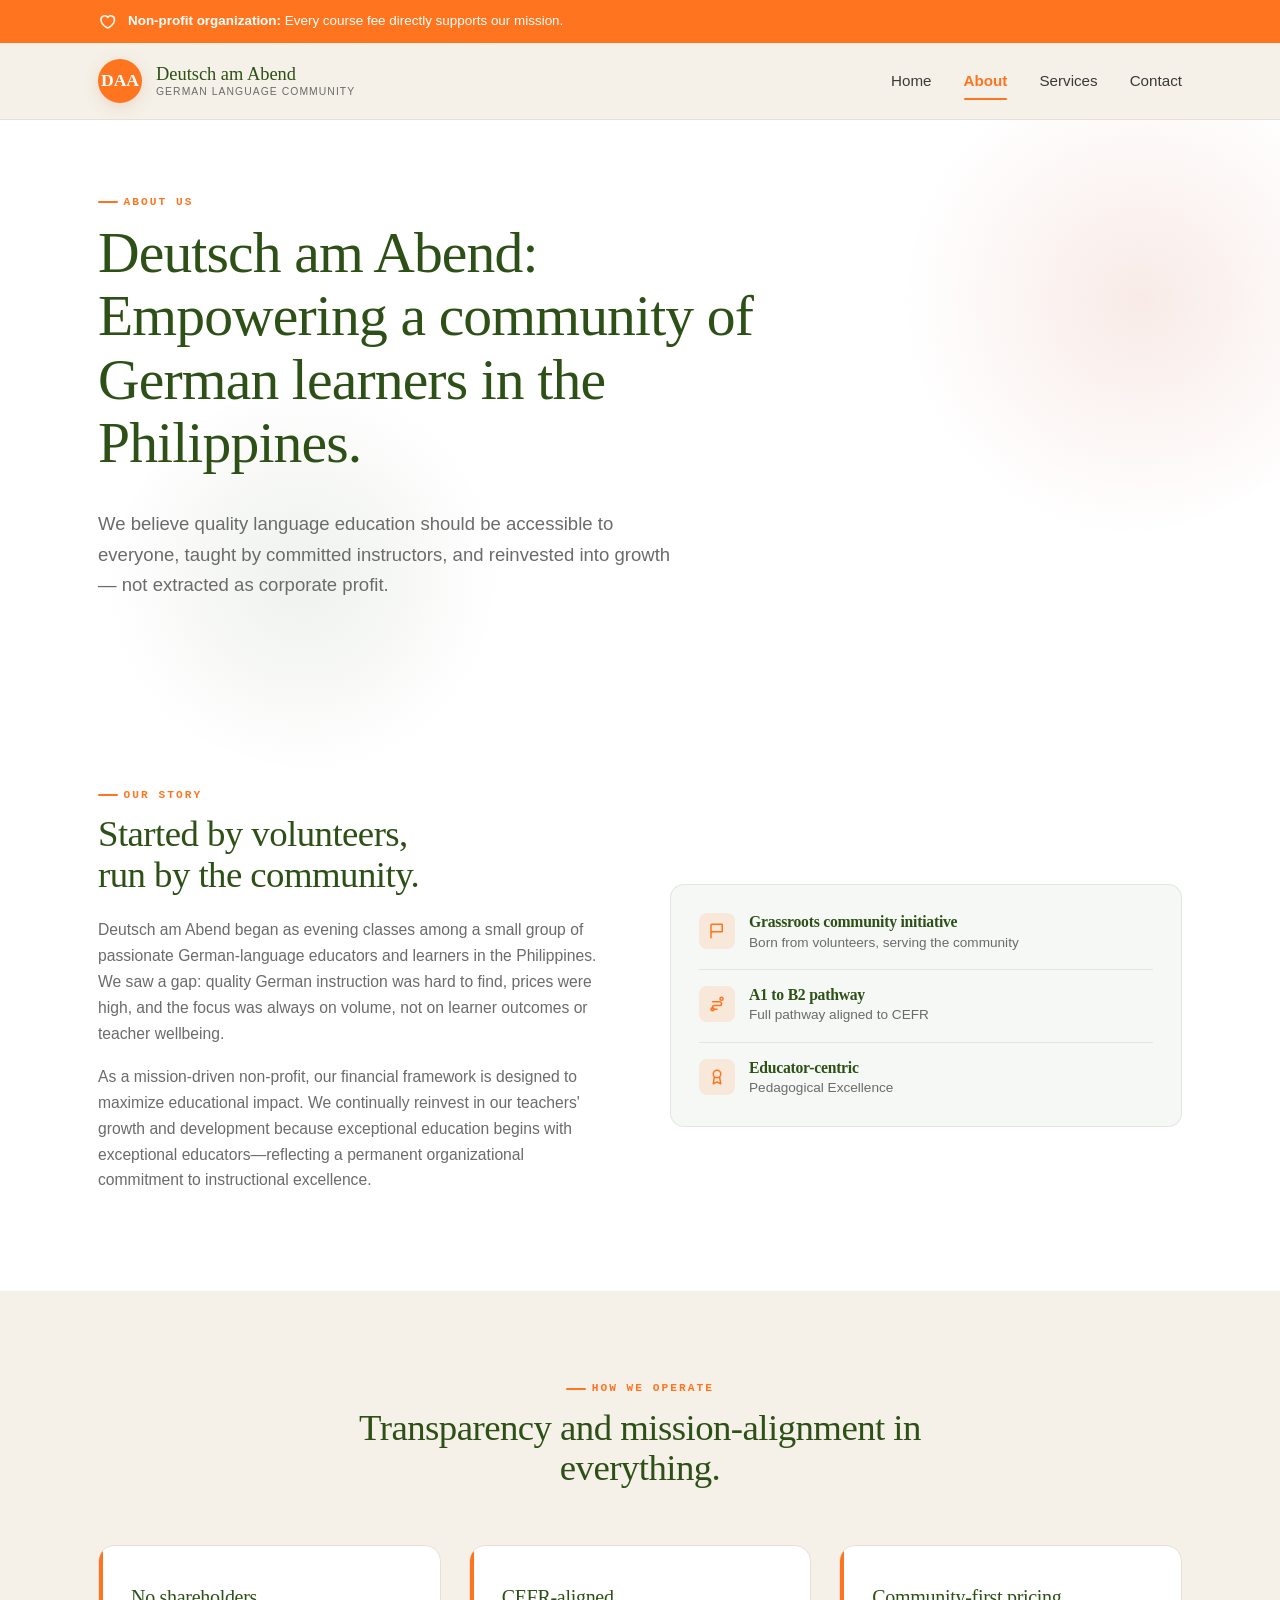
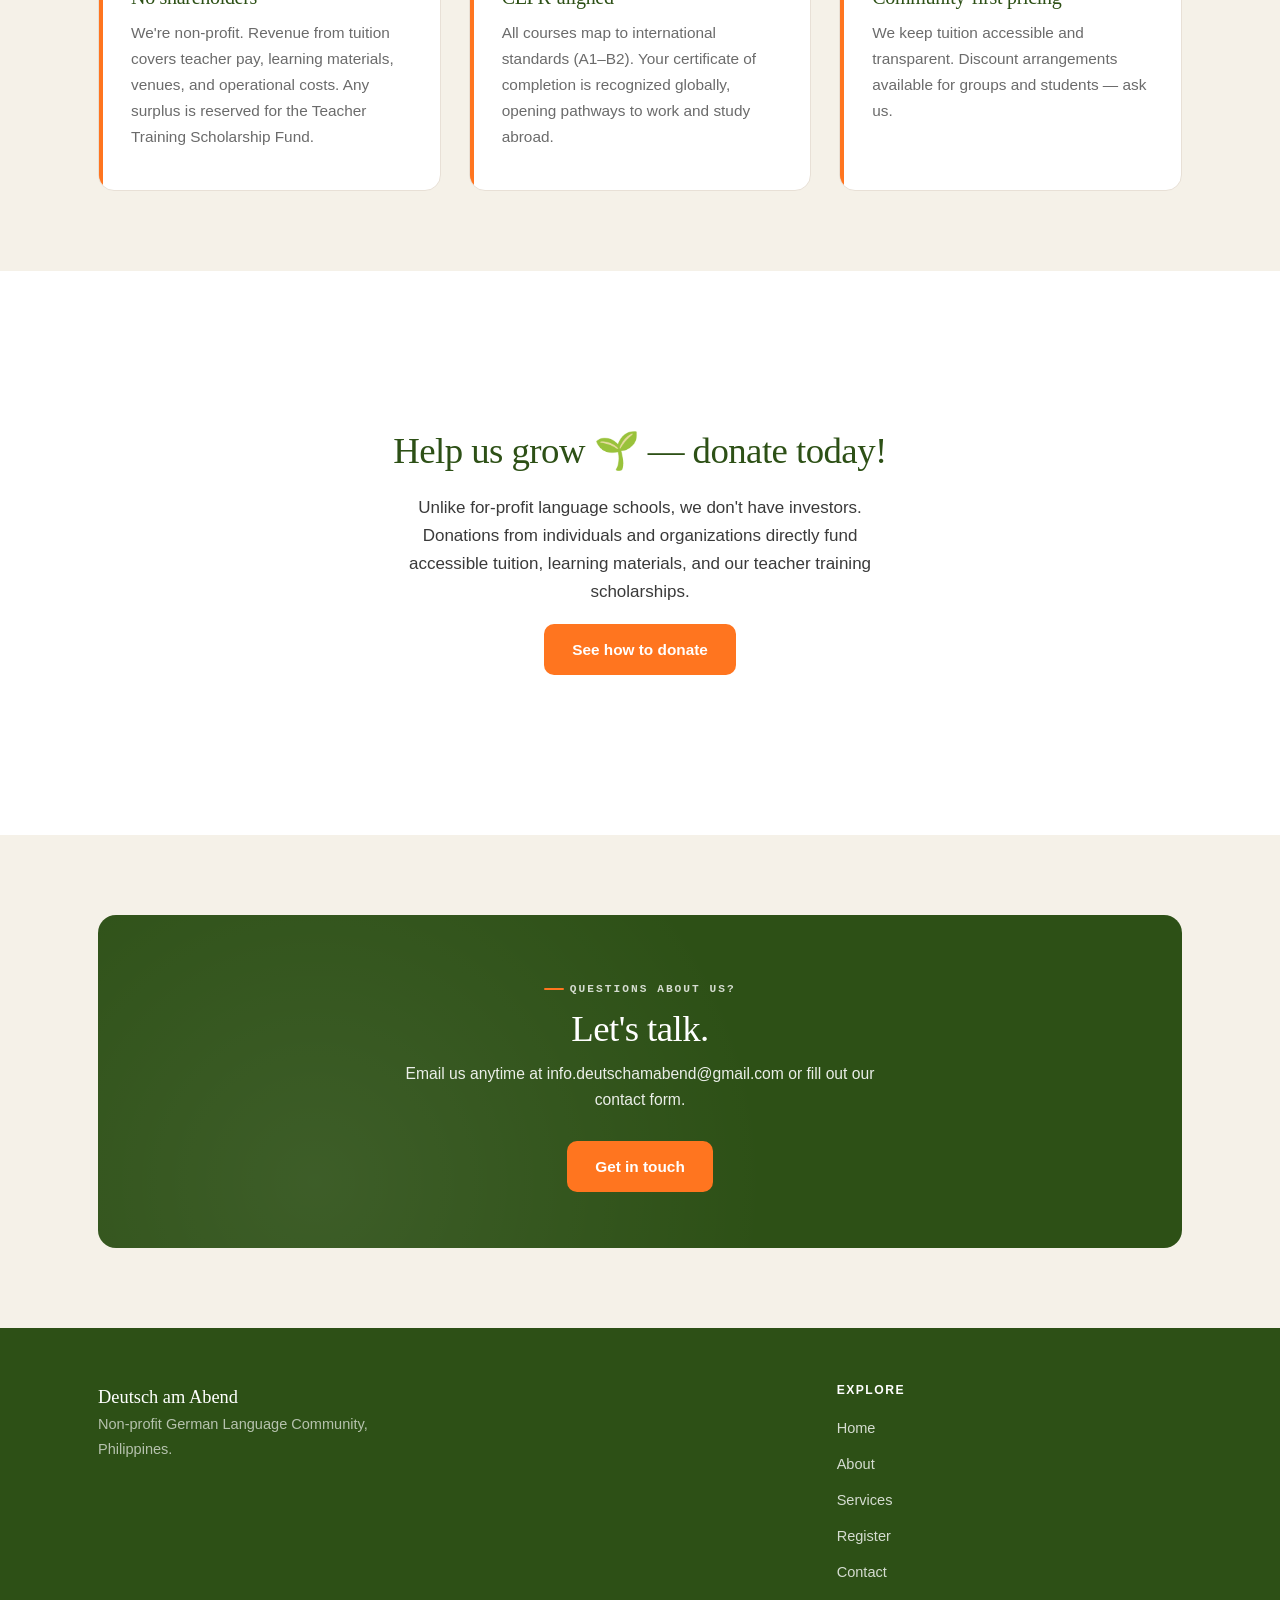
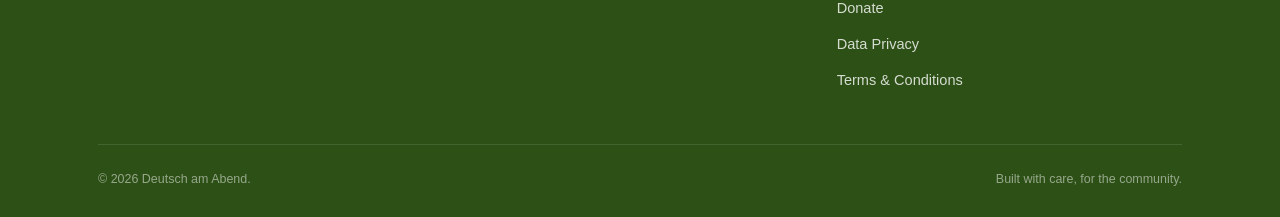
==== commit e15adcdf: "update" ====
--- a/about.html
+++ b/about.html
@@ -85,7 +85,7 @@
           <div class="split">
             <div>
               <span class="eyebrow">Our story</span>
-              <h2>Started by volunteers, <br />run by a community.</h2>
+              <h2>Started by volunteers, <br />run by the community.</h2>
               <p>
                 Deutsch am Abend began as evening classes among a small group of
                 passionate German-language educators and learners in the
